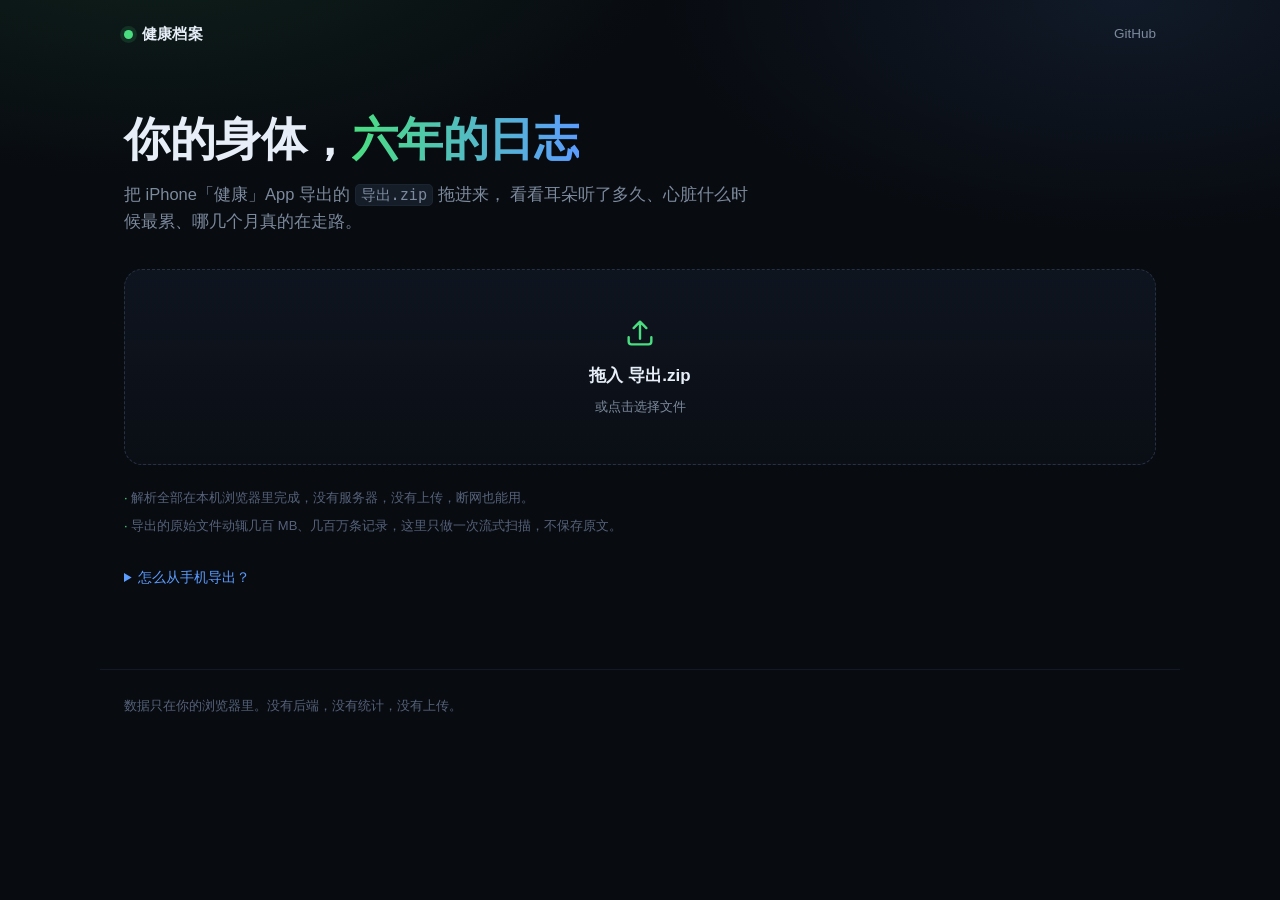
==== index.html @ 3e0316b4 "feat: 浏览器端 Apple Health 导出包可视化 零依赖纯前端：DecompressionStream 解 ZIP，Worker 里流式扫 200 万行 XML， 手写 SVG 画心率环、" ====
<!doctype html>
<html lang="zh-CN">
<head>
<meta charset="utf-8">
<meta name="viewport" content="width=device-width, initial-scale=1">
<title>健康档案 · Apple Health 可视化</title>
<meta name="description" content="在浏览器本地解析 Apple「健康」App 导出的压缩包，生成耳机、心率、睡眠、活动与设备报告。文件不会上传。">
<meta name="color-scheme" content="dark">
<link rel="stylesheet" href="css/style.css">
</head>
<body>

<header class="top">
  <a class="brand" href="./">
    <span class="dot"></span>
    <span>健康档案</span>
  </a>
  <nav>
    <a href="https://github.com/" target="_blank" rel="noopener" id="gh">GitHub</a>
  </nav>
</header>

<main>

  <section id="landing" class="landing">
    <h1>你的身体，<em>六年的日志</em></h1>
    <p class="lede">
      把 iPhone「健康」App 导出的 <code>导出.zip</code> 拖进来，
      看看耳朵听了多久、心脏什么时候最累、哪几个月真的在走路。
    </p>

    <div id="drop" class="drop" tabindex="0" role="button" aria-label="选择或拖入压缩包">
      <svg viewBox="0 0 24 24" width="34" height="34" aria-hidden="true">
        <path d="M12 16V4m0 0L7.5 8.5M12 4l4.5 4.5M4 15v3a2 2 0 0 0 2 2h12a2 2 0 0 0 2-2v-3"
              fill="none" stroke="currentColor" stroke-width="1.7" stroke-linecap="round" stroke-linejoin="round"/>
      </svg>
      <strong>拖入 导出.zip</strong>
      <span>或点击选择文件</span>
      <input id="file" type="file" accept=".zip,application/zip" hidden>
    </div>

    <ul class="privacy">
      <li>解析全部在本机浏览器里完成，没有服务器，没有上传，断网也能用。</li>
      <li>导出的原始文件动辄几百 MB、几百万条记录，这里只做一次流式扫描，不保存原文。</li>
    </ul>

    <details class="how">
      <summary>怎么从手机导出？</summary>
      <ol>
        <li>打开 iPhone 的「健康」App → 右上角头像。</li>
        <li>滑到最底下 →「导出所有健康数据」。</li>
        <li>等它生成，通过 AirDrop / 微信文件传输 / iCloud 发到电脑。</li>
        <li>把那个 <code>导出.zip</code> 拖到上面。</li>
      </ol>
    </details>
  </section>

  <section id="progress" class="progress" hidden>
    <div class="spinner"></div>
    <p id="pmsg">读取压缩包…</p>
    <div class="bar"><i id="pbar"></i></div>
    <p class="hint" id="phint"></p>
  </section>

  <section id="report" hidden>
    <div class="report-head">
      <div>
        <h2 id="rtitle">报告</h2>
        <p id="rsub" class="muted"></p>
      </div>
      <button id="again" class="ghost" type="button">换一个文件</button>
    </div>
    <nav class="tabs" id="tabs" role="tablist"></nav>
    <div id="view" class="view"></div>
  </section>

  <section id="error" class="error" hidden>
    <h2>解析失败</h2>
    <p id="emsg"></p>
    <button id="retry" class="ghost" type="button">再试一次</button>
  </section>

</main>

<footer>
  <span>数据只在你的浏览器里。没有后端，没有统计，没有上传。</span>
</footer>

<script type="module" src="js/app.js"></script>
</body>
</html>
---- css/style.css ----
:root {
  --bg: #080b10;
  --card: #0e131b;
  --card2: #121926;
  --line: #1b2431;
  --text: #e7eef8;
  --muted: #7c8a9d;
  --dim: #55627a;
  --green: #4ade80;
  --blue: #5b9cff;
  --amber: #fbbf24;
  --red: #ff6b6b;
  --violet: #a78bfa;
  --cyan: #22d3ee;
}

* { box-sizing: border-box; }

html, body {
  margin: 0;
  background: var(--bg);
  color: var(--text);
  font: 15px/1.65 -apple-system, BlinkMacSystemFont, "Segoe UI", "PingFang SC",
        "Hiragino Sans GB", "Microsoft YaHei", sans-serif;
  -webkit-font-smoothing: antialiased;
}

body {
  background-image:
    radial-gradient(900px 420px at 12% -8%, rgba(74, 222, 128, .10), transparent 60%),
    radial-gradient(760px 380px at 88% 0%, rgba(91, 156, 255, .10), transparent 62%);
  background-repeat: no-repeat;
  min-height: 100vh;
}

a { color: var(--blue); text-decoration: none; }
a:hover { text-decoration: underline; }
code {
  font-family: ui-monospace, SFMono-Regular, Menlo, Consolas, monospace;
  font-size: .92em;
  background: #151d29;
  border: 1px solid var(--line);
  border-radius: 5px;
  padding: 1px 5px;
}

/* ---------- 顶栏 ---------- */
.top {
  display: flex;
  align-items: center;
  justify-content: space-between;
  max-width: 1080px;
  margin: 0 auto;
  padding: 22px 24px 0;
}
.brand {
  display: inline-flex;
  align-items: center;
  gap: 9px;
  color: var(--text);
  font-weight: 700;
  letter-spacing: .2px;
}
.brand:hover { text-decoration: none; }
.brand .dot {
  width: 9px; height: 9px; border-radius: 50%;
  background: var(--green);
  box-shadow: 0 0 0 4px rgba(74, 222, 128, .13);
}
.top nav { font-size: 13.5px; }
.top nav a { color: var(--muted); }
.top nav a:hover { color: var(--text); }

main {
  max-width: 1080px;
  margin: 0 auto;
  padding: 0 24px 80px;
}

/* ---------- 落地页 ---------- */
.landing { padding-top: 64px; }
.landing h1 {
  font-size: clamp(30px, 5.4vw, 46px);
  line-height: 1.22;
  letter-spacing: -.5px;
  margin: 0 0 14px;
  font-weight: 800;
}
.landing h1 em {
  font-style: normal;
  background: linear-gradient(92deg, var(--green), var(--blue));
  -webkit-background-clip: text;
  background-clip: text;
  color: transparent;
}
.lede {
  color: var(--muted);
  font-size: 16.5px;
  max-width: 640px;
  margin: 0 0 34px;
}

.drop {
  display: flex;
  flex-direction: column;
  align-items: center;
  gap: 6px;
  padding: 46px 20px;
  border: 1.5px dashed #263243;
  border-radius: 18px;
  background: linear-gradient(180deg, rgba(18, 25, 38, .7), rgba(14, 19, 27, .5));
  cursor: pointer;
  transition: border-color .18s, background .18s, transform .18s;
  color: var(--muted);
}
.drop:hover, .drop:focus-visible, .drop.over {
  border-color: var(--green);
  background: rgba(74, 222, 128, .055);
  outline: none;
  transform: translateY(-1px);
}
.drop strong { font-size: 17px; color: var(--text); font-weight: 650; }
.drop span { font-size: 13px; }
.drop svg { color: var(--green); margin-bottom: 6px; }

.privacy {
  list-style: none;
  padding: 0;
  margin: 22px 0 0;
  display: grid;
  gap: 7px;
  font-size: 13px;
  color: var(--dim);
}
.privacy li::before { content: "· "; color: var(--green); }

.how {
  margin-top: 30px;
  font-size: 13.5px;
  color: var(--muted);
}
.how summary { cursor: pointer; color: var(--blue); }
.how ol { margin: 10px 0 0; padding-left: 20px; line-height: 1.9; }

/* ---------- 进度 ---------- */
.progress {
  padding: 84px 0;
  text-align: center;
}
.progress p { margin: 12px 0 0; color: var(--muted); }
.spinner {
  width: 34px; height: 34px;
  margin: 0 auto;
  border: 2.5px solid #1d2737;
  border-top-color: var(--green);
  border-radius: 50%;
  animation: spin .85s linear infinite;
}
@keyframes spin { to { transform: rotate(360deg); } }
.bar {
  height: 5px;
  width: min(420px, 78%);
  margin: 18px auto 0;
  background: #141c28;
  border-radius: 99px;
  overflow: hidden;
}
.bar i {
  display: block;
  height: 100%;
  width: 0;
  background: linear-gradient(90deg, var(--green), var(--cyan));
  border-radius: 99px;
  transition: width .25s ease;
}
.hint { font-size: 12.5px; color: var(--dim); }

/* ---------- 报告 ---------- */
.report-head {
  display: flex;
  align-items: flex-end;
  justify-content: space-between;
  gap: 16px;
  padding: 40px 0 18px;
  flex-wrap: wrap;
}
.report-head h2 { margin: 0; font-size: 25px; letter-spacing: -.2px; }
.muted { color: var(--muted); margin: 5px 0 0; font-size: 13.5px; }

.ghost {
  background: #121a26;
  color: var(--text);
  border: 1px solid var(--line);
  border-radius: 9px;
  padding: 8px 14px;
  font-size: 13.5px;
  cursor: pointer;
  font-family: inherit;
}
.ghost:hover { border-color: #2d3b50; background: #16202e; }

.tabs {
  display: flex;
  gap: 4px;
  overflow-x: auto;
  border-bottom: 1px solid var(--line);
  padding-bottom: 0;
  margin-bottom: 24px;
  scrollbar-width: none;
}
.tabs::-webkit-scrollbar { display: none; }
.tabs button {
  background: none;
  border: 0;
  border-bottom: 2px solid transparent;
  color: var(--muted);
  font: inherit;
  font-size: 14px;
  padding: 10px 13px 11px;
  cursor: pointer;
  white-space: nowrap;
}
.tabs button:hover { color: var(--text); }
.tabs button[aria-selected="true"] {
  color: var(--text);
  border-bottom-color: var(--green);
  font-weight: 600;
}

/* ---------- 卡片 ---------- */
.grid {
  display: grid;
  gap: 14px;
  grid-template-columns: repeat(auto-fit, minmax(152px, 1fr));
  margin-bottom: 22px;
}
.stat {
  background: var(--card);
  border: 1px solid var(--line);
  border-radius: 13px;
  padding: 15px 17px;
}
.stat b {
  display: block;
  font-size: 23px;
  white-space: nowrap;
  font-weight: 750;
  letter-spacing: -.6px;
  line-height: 1.25;
  font-variant-numeric: tabular-nums;
}
.stat span { font-size: 12.5px; color: var(--muted); }
.stat small { display: block; margin-top: 4px; font-size: 11.5px; color: var(--dim); }

.card {
  background: var(--card);
  border: 1px solid var(--line);
  border-radius: 15px;
  padding: 20px 22px 18px;
  margin-bottom: 16px;
}
.card h3 {
  margin: 0 0 3px;
  font-size: 15.5px;
  font-weight: 650;
  display: flex;
  align-items: baseline;
  gap: 9px;
  flex-wrap: wrap;
}
.card h3 span {
  font-size: 12px;
  color: var(--dim);
  font-weight: 400;
}
.card .note {
  margin: 10px 0 0;
  font-size: 13px;
  color: var(--muted);
  line-height: 1.75;
}
.card svg { display: block; width: 100%; height: auto; max-height: 420px; }
.card .cal-row svg { width: auto; max-height: none; }
.card .chart { margin-top: 12px; }

.cal-years { display: grid; gap: 7px; margin-top: 12px; }
.cal-row { display: flex; align-items: center; gap: 10px; }
.cal-row svg { width: auto; max-width: 100%; height: auto; flex: 0 0 auto; }
.card .cal-y {
  width: 34px;
  flex: 0 0 34px;
  font-size: 11px;
  color: var(--dim);
  font-variant-numeric: tabular-nums;
}

.legend {
  display: flex;
  flex-wrap: wrap;
  gap: 7px 16px;
  margin-top: 11px;
  font-size: 12.5px;
  color: var(--muted);
}
.legend i {
  display: inline-block;
  width: 9px; height: 9px;
  border-radius: 2.5px;
  margin-right: 6px;
  vertical-align: -1px;
}

.two-col {
  display: grid;
  grid-template-columns: 1fr 1fr;
  gap: 16px;
}
@media (max-width: 780px) {
  .two-col { grid-template-columns: 1fr; }
  .landing { padding-top: 40px; }
}

table.data {
  width: 100%;
  border-collapse: collapse;
  font-size: 13px;
  margin-top: 12px;
}
table.data th, table.data td {
  text-align: left;
  padding: 8px 10px;
  border-bottom: 1px solid var(--line);
}
table.data th { color: var(--dim); font-weight: 500; font-size: 12px; }
table.data td { font-variant-numeric: tabular-nums; }
table.data tr:last-child td { border-bottom: 0; }
table.data td.num { text-align: right; }
table.data th.num { text-align: right; }

.error { padding: 70px 0; }
.error h2 { color: var(--red); margin: 0 0 10px; font-size: 22px; }
.error p { color: var(--muted); white-space: pre-wrap; }

footer {
  max-width: 1080px;
  margin: 0 auto;
  padding: 26px 24px 60px;
  color: var(--dim);
  font-size: 12.5px;
  border-top: 1px solid #131a25;
}
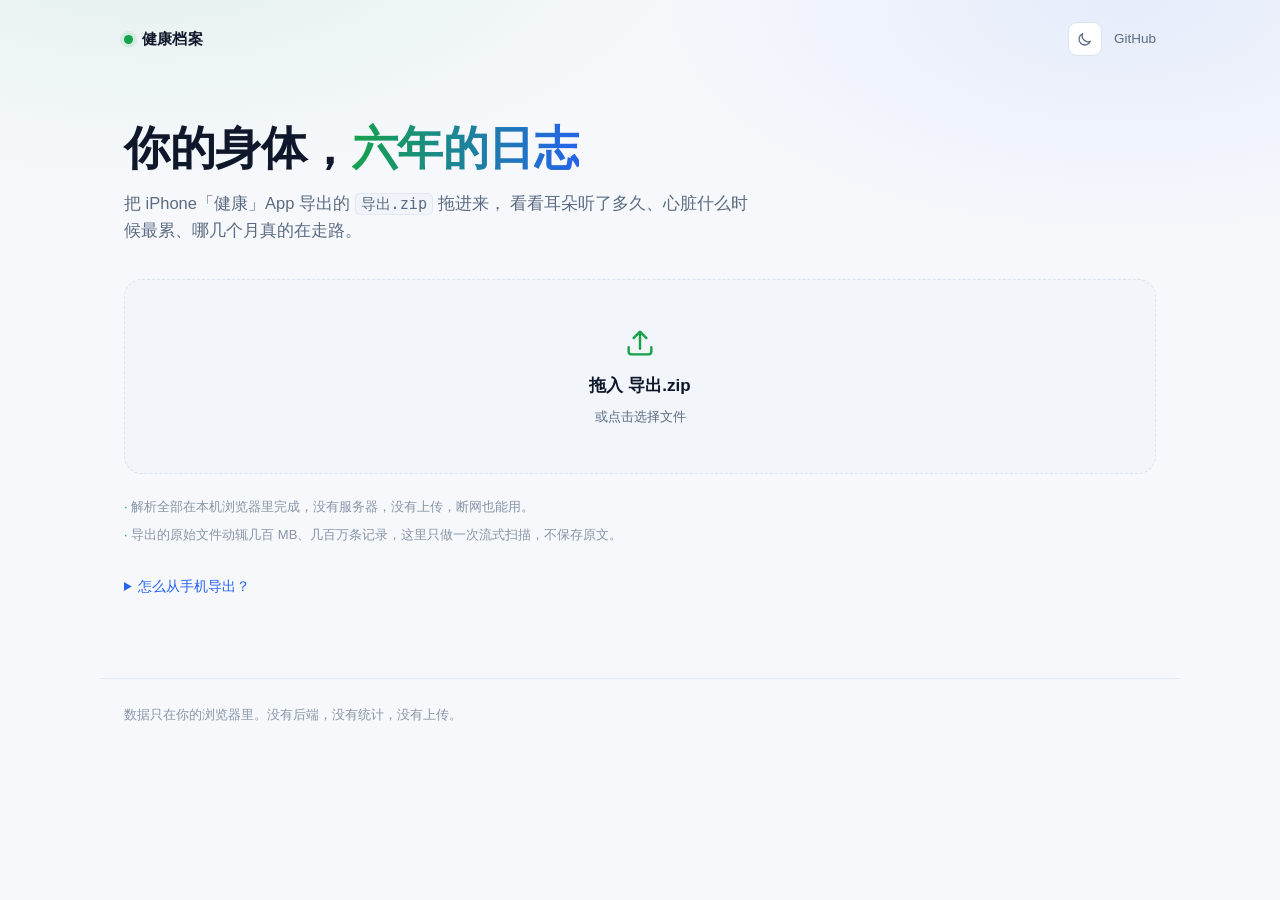
==== commit 28fa2685: "feat: 浅色为默认，右上角深浅切换，从点击处圆形展开 - css: 两套主题同一批变量（:root / [data-theme=dark]），图表中性色与色块也提成变量；卡片加浅阴影 - js/c" ====
--- a/index.html
+++ b/index.html
@@ -5,7 +5,7 @@
 <meta name="viewport" content="width=device-width, initial-scale=1">
 <title>健康档案 · Apple Health 可视化</title>
 <meta name="description" content="在浏览器本地解析 Apple「健康」App 导出的压缩包，生成耳机、心率、睡眠、活动与设备报告。文件不会上传。">
-<meta name="color-scheme" content="dark">
+<meta name="color-scheme" content="light dark">
 <link rel="stylesheet" href="css/style.css">
 </head>
 <body>
@@ -16,7 +16,11 @@
     <span>健康档案</span>
   </a>
   <nav>
-    <a href="https://github.com/" target="_blank" rel="noopener" id="gh">GitHub</a>
+    <button class="theme-toggle" id="theme" type="button" aria-label="切换深浅色">
+      <svg class="i-moon" viewBox="0 0 24 24" aria-hidden="true"><path d="M20.4 14.6A8.4 8.4 0 0 1 9.4 3.6a8.4 8.4 0 1 0 11 11Z"/></svg>
+      <svg class="i-sun" viewBox="0 0 24 24" aria-hidden="true"><circle cx="12" cy="12" r="4.2"/><path d="M12 2.6v2.2M12 19.2v2.2M4.4 12H2.2M21.8 12h-2.2M6.6 6.6 5 5M19 19l-1.6-1.6M6.6 17.4 5 19M19 5l-1.6 1.6"/></svg>
+    </button>
+    <a href="https://github.com/tf-pogo/apple-health-web" target="_blank" rel="noopener" id="gh">GitHub</a>
   </nav>
 </header>
 
--- a/css/style.css
+++ b/css/style.css
@@ -1,4 +1,43 @@
+/* 浅色是默认。深色那套是同一批变量名换值，图表里的颜色都走 var()，所以切换时不用重绘。 */
 :root {
+  color-scheme: light;
+  --bg: #f6f8fc;
+  --card: #ffffff;
+  --card2: #f2f5fa;
+  --line: #e3e9f3;
+  --text: #0f172a;
+  --muted: #5a6b81;
+  --dim: #8895a7;
+  --green: #15a34a;
+  --blue: #2563eb;
+  --amber: #d97706;
+  --red: #dc2626;
+  --violet: #7c3aed;
+  --cyan: #0891b2;
+
+  /* 图表用的中性色与色块 */
+  --axis: #e6ecf5;
+  --axis-text: #8a97a9;
+  --strong: #0f172a;
+  --row-bg: #f5f8fd;
+  --row-text: #1e293b;
+  --row-sub: #7b8798;
+  --value-text: #64748b;
+  --empty: #eef2f8;
+  --tile: #15a34a;
+
+  --glow-1: rgba(21, 163, 74, .09);
+  --glow-2: rgba(37, 99, 235, .08);
+  --code-bg: #f1f5fb;
+  --btn-bg: #ffffff;
+  --btn-line: #dbe3ef;
+  --btn-hover: #eef3fb;
+  --on-accent: #ffffff;
+  --shadow: 0 1px 2px rgba(15, 23, 42, .04), 0 6px 20px rgba(15, 23, 42, .05);
+}
+
+[data-theme="dark"] {
+  color-scheme: dark;
   --bg: #080b10;
   --card: #0e131b;
   --card2: #121926;
@@ -12,6 +51,25 @@
   --red: #ff6b6b;
   --violet: #a78bfa;
   --cyan: #22d3ee;
+
+  --axis: #1e2532;
+  --axis-text: #7b8798;
+  --strong: #e8edf6;
+  --row-bg: #0e121a;
+  --row-text: #c9d5e6;
+  --row-sub: #5c6b80;
+  --value-text: #8996a8;
+  --empty: #151b25;
+  --tile: #4ade80;
+
+  --glow-1: rgba(74, 222, 128, .10);
+  --glow-2: rgba(91, 156, 255, .10);
+  --code-bg: #151d29;
+  --btn-bg: #151a21;
+  --btn-line: #232a35;
+  --btn-hover: #16202e;
+  --on-accent: #07130c;
+  --shadow: none;
 }
 
 * { box-sizing: border-box; }
@@ -27,8 +85,8 @@
 
 body {
   background-image:
-    radial-gradient(900px 420px at 12% -8%, rgba(74, 222, 128, .10), transparent 60%),
-    radial-gradient(760px 380px at 88% 0%, rgba(91, 156, 255, .10), transparent 62%);
+    radial-gradient(900px 420px at 12% -8%, var(--glow-1), transparent 60%),
+    radial-gradient(760px 380px at 88% 0%, var(--glow-2), transparent 62%);
   background-repeat: no-repeat;
   min-height: 100vh;
 }
@@ -38,7 +96,7 @@
 code {
   font-family: ui-monospace, SFMono-Regular, Menlo, Consolas, monospace;
   font-size: .92em;
-  background: #151d29;
+  background: var(--code-bg);
   border: 1px solid var(--line);
   border-radius: 5px;
   padding: 1px 5px;
@@ -65,9 +123,9 @@
 .brand .dot {
   width: 9px; height: 9px; border-radius: 50%;
   background: var(--green);
-  box-shadow: 0 0 0 4px rgba(74, 222, 128, .13);
-}
-.top nav { font-size: 13.5px; }
+  box-shadow: 0 0 0 4px var(--glow-1);
+}
+.top nav { display: flex; align-items: center; gap: 12px; font-size: 13.5px; }
 .top nav a { color: var(--muted); }
 .top nav a:hover { color: var(--text); }
 
@@ -76,6 +134,38 @@
   margin: 0 auto;
   padding: 0 24px 80px;
 }
+
+/* ---------- 深浅色切换 ---------- */
+.theme-toggle {
+  display: grid;
+  place-items: center;
+  width: 34px; height: 34px;
+  padding: 0;
+  border: 1px solid var(--btn-line);
+  border-radius: 9px;
+  background: var(--btn-bg);
+  color: var(--muted);
+  cursor: pointer;
+  transition: color .15s, background .15s, border-color .15s;
+}
+.theme-toggle:hover { color: var(--text); background: var(--btn-hover); border-color: var(--dim); }
+.theme-toggle:focus-visible { outline: none; box-shadow: 0 0 0 3px var(--glow-1); }
+.theme-toggle svg {
+  width: 17px; height: 17px;
+  fill: none; stroke: currentColor;
+  stroke-width: 1.8; stroke-linecap: round; stroke-linejoin: round;
+}
+.theme-toggle .i-sun { display: none; }
+[data-theme="dark"] .theme-toggle .i-moon { display: none; }
+[data-theme="dark"] .theme-toggle .i-sun { display: block; }
+.theme-toggle.mini { width: 23px; height: 23px; border-radius: 6px; border-color: var(--dim); color: var(--text); }
+.theme-toggle.mini svg { width: 13px; height: 13px; }
+
+/* 圆形扩散：新旧两张快照叠着，新的那张从点击处张开 */
+::view-transition-old(root),
+::view-transition-new(root) { animation: none; mix-blend-mode: normal; }
+::view-transition-old(root) { z-index: 1; }
+::view-transition-new(root) { z-index: 2; }
 
 /* ---------- 落地页 ---------- */
 .landing { padding-top: 64px; }
@@ -106,16 +196,16 @@
   align-items: center;
   gap: 6px;
   padding: 46px 20px;
-  border: 1.5px dashed #263243;
+  border: 1.5px dashed var(--btn-line);
   border-radius: 18px;
-  background: linear-gradient(180deg, rgba(18, 25, 38, .7), rgba(14, 19, 27, .5));
+  background: var(--card2);
   cursor: pointer;
   transition: border-color .18s, background .18s, transform .18s;
   color: var(--muted);
 }
 .drop:hover, .drop:focus-visible, .drop.over {
   border-color: var(--green);
-  background: rgba(74, 222, 128, .055);
+  background: var(--glow-1);
   outline: none;
   transform: translateY(-1px);
 }
@@ -151,7 +241,7 @@
 .spinner {
   width: 34px; height: 34px;
   margin: 0 auto;
-  border: 2.5px solid #1d2737;
+  border: 2.5px solid var(--line);
   border-top-color: var(--green);
   border-radius: 50%;
   animation: spin .85s linear infinite;
@@ -161,7 +251,7 @@
   height: 5px;
   width: min(420px, 78%);
   margin: 18px auto 0;
-  background: #141c28;
+  background: var(--code-bg);
   border-radius: 99px;
   overflow: hidden;
 }
@@ -188,7 +278,7 @@
 .muted { color: var(--muted); margin: 5px 0 0; font-size: 13.5px; }
 
 .ghost {
-  background: #121a26;
+  background: var(--btn-bg);
   color: var(--text);
   border: 1px solid var(--line);
   border-radius: 9px;
@@ -197,7 +287,7 @@
   cursor: pointer;
   font-family: inherit;
 }
-.ghost:hover { border-color: #2d3b50; background: #16202e; }
+.ghost:hover { border-color: var(--dim); background: var(--btn-hover); }
 
 .tabs {
   display: flex;
@@ -227,6 +317,50 @@
   font-weight: 600;
 }
 
+/* ---------- 时间范围 ---------- */
+.range {
+  display: flex;
+  align-items: center;
+  gap: 14px;
+  flex-wrap: wrap;
+  padding: 10px 14px;
+  margin-bottom: 14px;
+  background: var(--card);
+  border: 1px solid var(--line);
+  border-radius: 10px;
+}
+.range-presets { display: flex; gap: 4px; }
+.range-presets button {
+  font: inherit;
+  font-size: 13px;
+  padding: 5px 12px;
+  border-radius: 7px;
+  border: 1px solid var(--line);
+  background: var(--card2);
+  color: var(--muted);
+  cursor: pointer;
+}
+.range-presets button:hover { color: var(--text); border-color: var(--dim); }
+.range-presets button[aria-pressed="true"] {
+  color: var(--on-accent);
+  background: var(--green);
+  border-color: var(--green);
+  font-weight: 600;
+}
+.range-dates { display: flex; align-items: center; gap: 7px; color: var(--dim); font-size: 13px; }
+.range-dates input {
+  font: inherit;
+  font-size: 13px;
+  color: var(--text);
+  background: var(--card2);
+  border: 1px solid var(--line);
+  border-radius: 7px;
+  padding: 4px 8px;
+  color-scheme: dark;
+}
+.range-dates input::-webkit-calendar-picker-indicator { filter: invert(.6); cursor: pointer; }
+.range-hint { margin-left: auto; font-size: 12px; color: var(--dim); }
+
 /* ---------- 卡片 ---------- */
 .grid {
   display: grid;
@@ -234,6 +368,15 @@
   grid-template-columns: repeat(auto-fit, minmax(152px, 1fr));
   margin-bottom: 22px;
 }
+/* 概览的六个大数：宽屏正好一行六张，窄屏自动退成三张、两张 */
+.grid.six { grid-template-columns: repeat(auto-fit, minmax(148px, 1fr)); }
+.summary-line {
+  margin: -6px 0 24px;
+  font-size: 13px;
+  line-height: 1.9;
+  color: var(--muted);
+}
+.summary-line b { color: var(--text); font-weight: 600; }
 .stat {
   background: var(--card);
   border: 1px solid var(--line);
@@ -258,7 +401,9 @@
   border-radius: 15px;
   padding: 20px 22px 18px;
   margin-bottom: 16px;
-}
+  box-shadow: var(--shadow);
+}
+.stat { box-shadow: var(--shadow); }
 .card h3 {
   margin: 0 0 3px;
   font-size: 15.5px;
@@ -347,5 +492,5 @@
   padding: 26px 24px 60px;
   color: var(--dim);
   font-size: 12.5px;
-  border-top: 1px solid #131a25;
-}
+  border-top: 1px solid var(--line);
+}
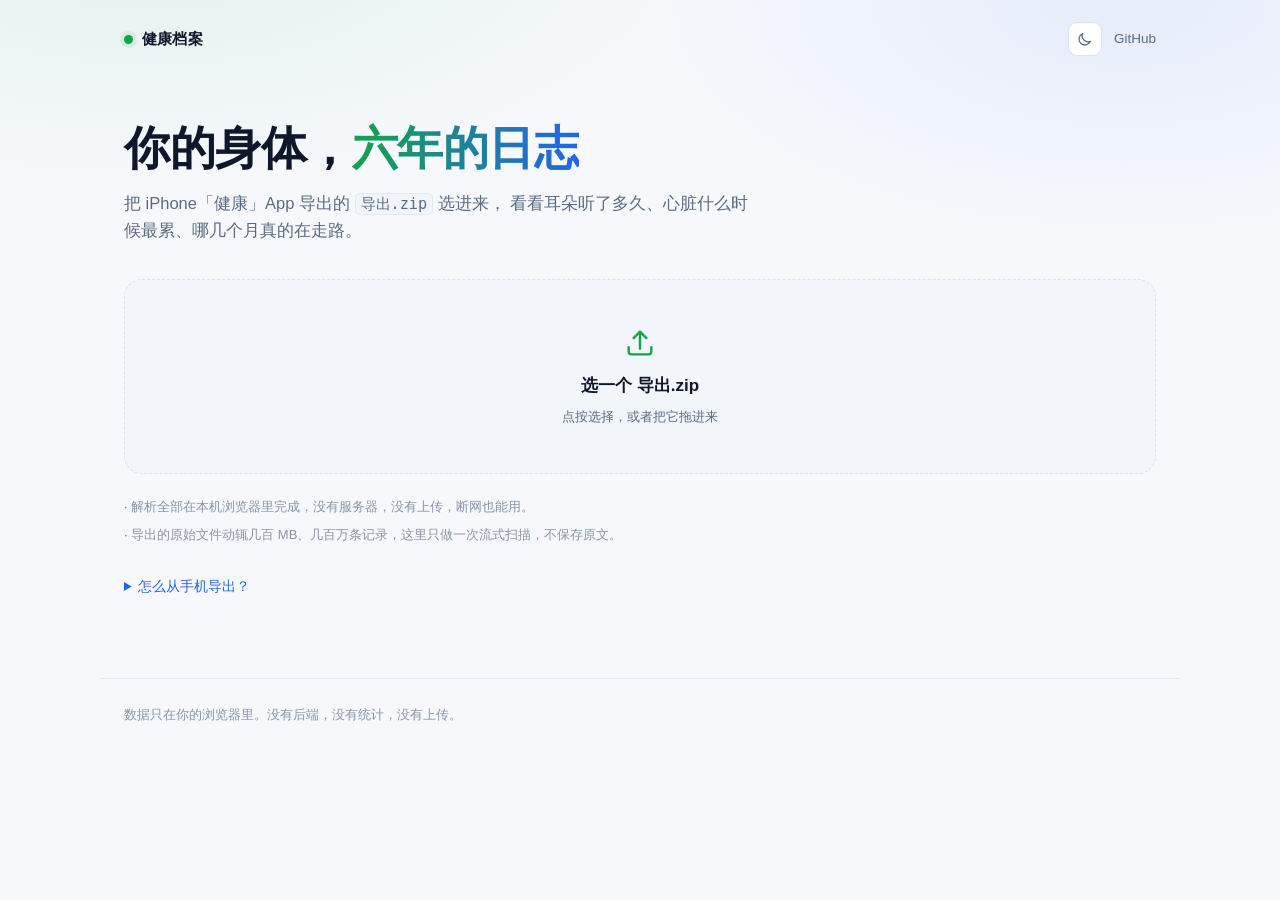
==== commit e833f27d: "feat: iPhone/Safari 优先的窄屏排版 - 横条图改 HTML，字号不随 SVG 缩放；窄屏重排成 名字+数值 / 整宽条 / 说明 三行 - 睡眠带、直方图、折线、柱状图窄屏改用 3" ====
--- a/index.html
+++ b/index.html
@@ -2,7 +2,7 @@
 <html lang="zh-CN">
 <head>
 <meta charset="utf-8">
-<meta name="viewport" content="width=device-width, initial-scale=1">
+<meta name="viewport" content="width=device-width, initial-scale=1, viewport-fit=cover">
 <title>健康档案 · Apple Health 可视化</title>
 <meta name="description" content="在浏览器本地解析 Apple「健康」App 导出的压缩包，生成耳机、心率、睡眠、活动与设备报告。文件不会上传。">
 <meta name="color-scheme" content="light dark">
@@ -29,7 +29,7 @@
   <section id="landing" class="landing">
     <h1>你的身体，<em>六年的日志</em></h1>
     <p class="lede">
-      把 iPhone「健康」App 导出的 <code>导出.zip</code> 拖进来，
+      把 iPhone「健康」App 导出的 <code>导出.zip</code> 选进来，
       看看耳朵听了多久、心脏什么时候最累、哪几个月真的在走路。
     </p>
 
@@ -38,8 +38,8 @@
         <path d="M12 16V4m0 0L7.5 8.5M12 4l4.5 4.5M4 15v3a2 2 0 0 0 2 2h12a2 2 0 0 0 2-2v-3"
               fill="none" stroke="currentColor" stroke-width="1.7" stroke-linecap="round" stroke-linejoin="round"/>
       </svg>
-      <strong>拖入 导出.zip</strong>
-      <span>或点击选择文件</span>
+      <strong>选一个 导出.zip</strong>
+      <span>点按选择，或者把它拖进来</span>
       <input id="file" type="file" accept=".zip,application/zip" hidden>
     </div>
 
@@ -54,7 +54,7 @@
         <li>打开 iPhone 的「健康」App → 右上角头像。</li>
         <li>滑到最底下 →「导出所有健康数据」。</li>
         <li>等它生成，通过 AirDrop / 微信文件传输 / iCloud 发到电脑。</li>
-        <li>把那个 <code>导出.zip</code> 拖到上面。</li>
+        <li>回到这一页，点上面的方块选那个 <code>导出.zip</code>（存在「文件」App 里就行）。</li>
       </ol>
     </details>
   </section>
--- a/css/style.css
+++ b/css/style.css
@@ -81,6 +81,8 @@
   font: 15px/1.65 -apple-system, BlinkMacSystemFont, "Segoe UI", "PingFang SC",
         "Hiragino Sans GB", "Microsoft YaHei", sans-serif;
   -webkit-font-smoothing: antialiased;
+  /* 横过来看的时候别让 Safari 自己放大字 */
+  -webkit-text-size-adjust: 100%;
 }
 
 body {
@@ -89,6 +91,9 @@
     radial-gradient(760px 380px at 88% 0%, var(--glow-2), transparent 62%);
   background-repeat: no-repeat;
   min-height: 100vh;
+  min-height: 100dvh;
+  /* 刘海屏底部横条下面别贴死内容 */
+  padding-bottom: env(safe-area-inset-bottom, 0px);
 }
 
 a { color: var(--blue); text-decoration: none; }
@@ -428,9 +433,10 @@
 .card .cal-row svg { width: auto; max-height: none; }
 .card .chart { margin-top: 12px; }
 
-.cal-years { display: grid; gap: 7px; margin-top: 12px; }
-.cal-row { display: flex; align-items: center; gap: 10px; }
-.cal-row svg { width: auto; max-width: 100%; height: auto; flex: 0 0 auto; }
+/* 一年 53 列，宽度是内容宽（约 780px），窄屏靠横滑，绝不压缩格子 */
+.cal-years { display: grid; gap: 7px; margin-top: 12px; overflow-x: auto; -webkit-overflow-scrolling: touch; }
+.cal-row { display: flex; align-items: center; gap: 10px; width: max-content; }
+.cal-row svg { width: auto; max-width: none; height: auto; flex: 0 0 auto; }
 .card .cal-y {
   width: 34px;
   flex: 0 0 34px;
@@ -460,9 +466,124 @@
   grid-template-columns: 1fr 1fr;
   gap: 16px;
 }
+
+/* ---------- 横条（HTML 版，字号不随图缩放） ---------- */
+.hbars { display: grid; gap: 2px; margin-top: 10px; }
+.hrow {
+  display: grid;
+  grid-template-columns: minmax(0, var(--lab, 150px)) minmax(0, 1fr) auto;
+  grid-template-areas: "name bar val" "sub bar val";
+  align-items: center;
+  column-gap: 10px;
+  padding: 6px 2px;
+}
+.hname {
+  grid-area: name; min-width: 0;
+  font-weight: 500; font-size: 13px; color: var(--text); line-height: 1.4;
+  overflow: hidden; text-overflow: ellipsis; white-space: nowrap;
+}
+.hsub {
+  grid-area: sub; min-width: 0;
+  font-size: 11px; color: var(--dim); line-height: 1.4;
+  overflow: hidden; text-overflow: ellipsis; white-space: nowrap;
+}
+.hbar { grid-area: bar; height: 8px; border-radius: 5px; background: var(--row-bg); overflow: hidden; }
+.hbar i { display: block; height: 100%; border-radius: 5px; }
+.hval {
+  grid-area: val; font-size: 12px; color: var(--muted); white-space: nowrap;
+  font-variant-numeric: tabular-nums; text-align: right;
+}
+
+/* 表格在窄屏上自己滚，不撑破页面 */
+.table-wrap { overflow-x: auto; -webkit-overflow-scrolling: touch; }
+.table-wrap table.data { min-width: 460px; }
+
+/* ---------- iPhone / 窄屏 ---------- */
 @media (max-width: 780px) {
   .two-col { grid-template-columns: 1fr; }
-  .landing { padding-top: 40px; }
+  .landing { padding-top: 34px; }
+}
+@media (max-width: 720px) {
+  .top { padding: 14px 14px 0; }
+  main { padding: 0 14px 56px; }
+  footer { padding: 22px 14px 40px; }
+
+  .landing h1 { font-size: 30px; }
+  .lede { font-size: 14px; }
+  .drop { padding: 34px 16px; }
+
+  .report-head { padding: 26px 0 14px; }
+  .report-head h2 { font-size: 20px; line-height: 1.4; }
+  .report-head .muted { font-size: 12px; }
+
+  /* tab 条横向滑，手指才好点 */
+  .tabs {
+    overflow-x: auto;
+    flex-wrap: nowrap;
+    scrollbar-width: none;
+    -webkit-overflow-scrolling: touch;
+    scroll-snap-type: x proximity;
+    gap: 2px;
+  }
+  .tabs button {
+    flex: 0 0 auto;
+    scroll-snap-align: start;
+    padding: 12px 12px 13px;
+    font-size: 14px;
+  }
+
+  /* 范围条：预设一行滑，日期一行 */
+  .range { padding: 8px 10px; gap: 8px; }
+  .range-presets { gap: 6px; }
+  .range-presets button {
+    padding: 8px 12px;
+    font-size: 13px;
+    min-height: 38px;
+  }
+  .range-dates { width: 100%; }
+  .range-dates input {
+    flex: 1 1 0;
+    min-width: 0;
+    font-size: 16px;   /* 小于 16px 的话 iOS 聚焦时会自动放大整页 */
+    padding: 8px 10px;
+  }
+  .range-hint { margin-left: 0; }
+
+  .grid { gap: 10px; }
+  .grid.six { grid-template-columns: repeat(2, minmax(0, 1fr)); }
+  .stat { padding: 13px 14px; }
+  .stat b { font-size: 19px; }
+  .stat span { font-size: 12px; }
+  .stat small { font-size: 11px; line-height: 1.45; }
+  .summary-line { font-size: 12.5px; line-height: 1.85; }
+
+  .card { padding: 15px 14px 13px; border-radius: 13px; }
+  .card h3 { font-size: 14.5px; flex-wrap: wrap; }
+  .card h3 span { font-size: 11.5px; }
+  .card .note { font-size: 11.5px; line-height: 1.7; }
+
+  /* 名字和数值一行、条形整宽、副标题垫底 —— 手机上副标题放不进 96px 窄列 */
+  .hbars { --lab: 0px !important; }
+  .hrow {
+    grid-template-columns: minmax(0, 1fr) auto;
+    grid-template-areas: "name val" "bar bar" "sub sub";
+    row-gap: 5px; column-gap: 8px; padding: 8px 0;
+  }
+  .hname { font-size: 12.5px; }
+  .hsub { white-space: normal; font-size: 11px; }
+  .hval { font-size: 12px; font-weight: 600; color: var(--text); }
+
+  /* 年历按年铺，一年 53 列，手机上必须横滑 */
+  .cal-years { overflow-x: auto; -webkit-overflow-scrolling: touch; padding-bottom: 6px; }
+  .cal-row { width: max-content; }
+
+  .legend { font-size: 12px; }
+
+  /* 5 张数卡时最后一张独占两格，别留半行空白 */
+  .grid.six > .stat:last-child:nth-child(odd) { grid-column: span 2; }
+
+  /* 环形图在手机上缩到一屏放得下 */
+  #c-donut svg { max-width: 250px; margin: 0 auto; }
 }
 
 table.data {
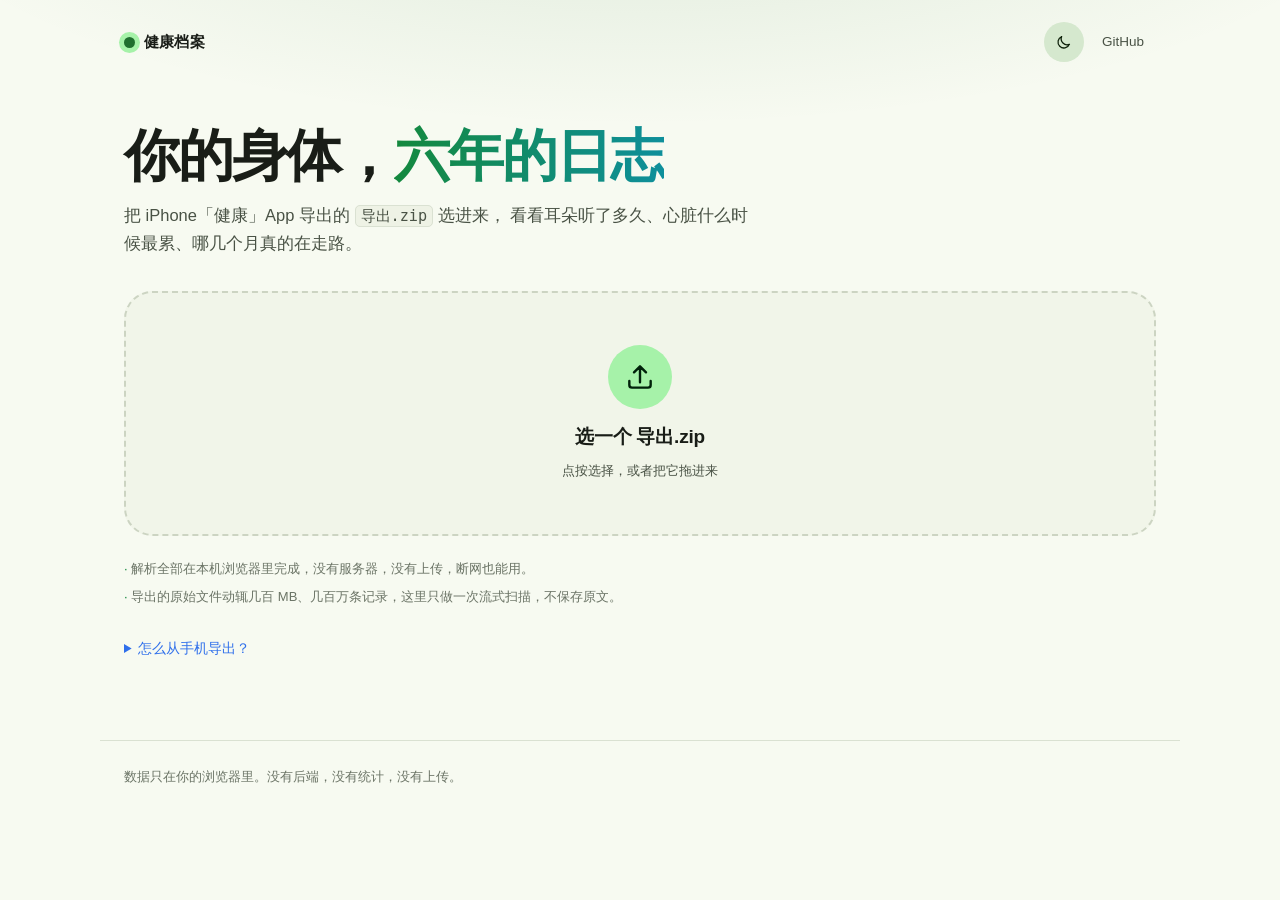
==== commit d822830b: "feat: Material 3 Expressive 视觉 + 概览人格卡 + 心脏页模板 - 全部换 M3E token：surface 五级、28px 大圆角、filter chip 式 tab" ====
--- a/index.html
+++ b/index.html
@@ -34,10 +34,12 @@
     </p>
 
     <div id="drop" class="drop" tabindex="0" role="button" aria-label="选择或拖入压缩包">
-      <svg viewBox="0 0 24 24" width="34" height="34" aria-hidden="true">
-        <path d="M12 16V4m0 0L7.5 8.5M12 4l4.5 4.5M4 15v3a2 2 0 0 0 2 2h12a2 2 0 0 0 2-2v-3"
-              fill="none" stroke="currentColor" stroke-width="1.7" stroke-linecap="round" stroke-linejoin="round"/>
-      </svg>
+      <span class="drop-icon">
+        <svg viewBox="0 0 24 24" width="32" height="32" aria-hidden="true">
+          <path d="M12 16V4m0 0L7.5 8.5M12 4l4.5 4.5M4 15v3a2 2 0 0 0 2 2h12a2 2 0 0 0 2-2v-3"
+                fill="none" stroke="currentColor" stroke-width="1.8" stroke-linecap="round" stroke-linejoin="round"/>
+        </svg>
+      </span>
       <strong>选一个 导出.zip</strong>
       <span>点按选择，或者把它拖进来</span>
       <input id="file" type="file" accept=".zip,application/zip" hidden>
--- a/css/style.css
+++ b/css/style.css
@@ -1,74 +1,127 @@
-/* 浅色是默认。深色那套是同一批变量名换值，图表里的颜色都走 var()，所以切换时不用重绘。 */
+/* Material 3 Expressive：以绿为种子的 tonal palette，表面分五级、圆角放大、按钮与标签全胶囊。
+   浅色是默认。深色那套是同一批变量名换值，图表里的颜色都走 var()，所以切换时不用重绘。 */
 :root {
   color-scheme: light;
-  --bg: #f6f8fc;
-  --card: #ffffff;
-  --card2: #f2f5fa;
-  --line: #e3e9f3;
-  --text: #0f172a;
-  --muted: #5a6b81;
-  --dim: #8895a7;
-  --green: #15a34a;
-  --blue: #2563eb;
-  --amber: #d97706;
-  --red: #dc2626;
-  --violet: #7c3aed;
-  --cyan: #0891b2;
-
-  /* 图表用的中性色与色块 */
-  --axis: #e6ecf5;
-  --axis-text: #8a97a9;
-  --strong: #0f172a;
-  --row-bg: #f5f8fd;
-  --row-text: #1e293b;
-  --row-sub: #7b8798;
-  --value-text: #64748b;
-  --empty: #eef2f8;
-  --tile: #15a34a;
-
-  --glow-1: rgba(21, 163, 74, .09);
-  --glow-2: rgba(37, 99, 235, .08);
-  --code-bg: #f1f5fb;
-  --btn-bg: #ffffff;
-  --btn-line: #dbe3ef;
-  --btn-hover: #eef3fb;
+  /* ---- M3 语义色 ---- */
+  --primary: #1f6f2e;
+  --on-primary: #ffffff;
+  --primary-container: #a6f2a9;
+  --on-primary-container: #00210a;
+  --secondary-container: #d5e8ce;
+  --on-secondary-container: #0d2009;
+  --tertiary: #2f6a78;
+  --on-tertiary: #ffffff;
+  --tertiary-container: #b7eaf5;
+  --on-tertiary-container: #001f26;
+  --error: #ba1a1a;
+
+  /* ---- 表面五级（M3 用色调表达层级，不用阴影） ---- */
+  --surface: #f7faf1;
+  --surface-lowest: #ffffff;
+  --surface-low: #f1f5e9;
+  --surface-mid: #ebefe2;
+  --surface-high: #e5e9db;
+  --surface-highest: #dfe4d5;
+
+  --bg: var(--surface);
+  --card: var(--surface-lowest);
+  --card2: var(--surface-low);
+  --line: #dae1d2;
+  --text: #191d17;
+  --muted: #495245;
+  --dim: #6b7466;
+
+  /* ---- 图表分类色：饱和度留着，否则环图会像褪色印刷 ---- */
+  --green: #14883c;
+  --blue: #2f6feb;
+  --amber: #d78200;
+  --red: #d13438;
+  --violet: #7a4ddb;
+  --cyan: #0e8f9c;
+
+  --axis: #e2e8d8;
+  --axis-text: #79816f;
+  --strong: #191d17;
+  --row-bg: #eef2e5;
+  --row-text: #23281f;
+  --row-sub: #6b7466;
+  --value-text: #57604f;
+  --empty: #e9eddd;
+  --tile: #1f6f2e;
+
+  --glow-1: rgba(31, 111, 46, .12);
+  --glow-2: rgba(47, 106, 120, .10);
+  --code-bg: #eef2e5;
+  --btn-bg: var(--surface-low);
+  --btn-line: #ccd4c2;
+  --btn-hover: var(--surface-high);
   --on-accent: #ffffff;
-  --shadow: 0 1px 2px rgba(15, 23, 42, .04), 0 6px 20px rgba(15, 23, 42, .05);
+  --shadow: none;
+
+  /* ---- 形状与动效 token ---- */
+  --r-xl: 28px;
+  --r-lg: 24px;
+  --r-md: 16px;
+  --r-sm: 12px;
+  --r-full: 999px;
+  --ease-spring: cubic-bezier(.34, 1.56, .64, 1);
+  --ease-std: cubic-bezier(.2, 0, 0, 1);
 }
 
 [data-theme="dark"] {
   color-scheme: dark;
-  --bg: #080b10;
-  --card: #0e131b;
-  --card2: #121926;
-  --line: #1b2431;
-  --text: #e7eef8;
-  --muted: #7c8a9d;
-  --dim: #55627a;
-  --green: #4ade80;
-  --blue: #5b9cff;
-  --amber: #fbbf24;
-  --red: #ff6b6b;
-  --violet: #a78bfa;
-  --cyan: #22d3ee;
-
-  --axis: #1e2532;
-  --axis-text: #7b8798;
-  --strong: #e8edf6;
-  --row-bg: #0e121a;
-  --row-text: #c9d5e6;
-  --row-sub: #5c6b80;
-  --value-text: #8996a8;
-  --empty: #151b25;
-  --tile: #4ade80;
-
-  --glow-1: rgba(74, 222, 128, .10);
-  --glow-2: rgba(91, 156, 255, .10);
-  --code-bg: #151d29;
-  --btn-bg: #151a21;
-  --btn-line: #232a35;
-  --btn-hover: #16202e;
-  --on-accent: #07130c;
+  --primary: #8ad89a;
+  --on-primary: #00390f;
+  --primary-container: #0b4d1c;
+  --on-primary-container: #a6f2a9;
+  --secondary-container: #354b2f;
+  --on-secondary-container: #d5e8ce;
+  --tertiary: #8fd3e0;
+  --on-tertiary: #003640;
+  --tertiary-container: #0d4d57;
+  --on-tertiary-container: #b7eaf5;
+  --error: #ffb4ab;
+
+  /* 深色里「越高越亮」：数卡 lowest 反而最亮，卡片 low 次之，背景最暗 */
+  --surface: #080b07;
+  --surface-lowest: #1a2017;
+  --surface-low: #141912;
+  --surface-mid: #1f2619;
+  --surface-high: #2a3323;
+  --surface-highest: #36402c;
+
+  --bg: var(--surface);
+  --card: var(--surface-low);
+  --card2: var(--surface-mid);
+  --line: #333a2e;
+  --text: #e2e5d9;
+  --muted: #a8b0a0;
+  --dim: #7d8676;
+
+  --green: #8ad89a;
+  --blue: #8fd3e0;
+  --amber: #ffd08a;
+  --red: #ffb4ab;
+  --violet: #cdbdf5;
+  --cyan: #8ed8dc;
+
+  --axis: #2a3026;
+  --axis-text: #8c9484;
+  --strong: #e2e5d9;
+  --row-bg: #1b1f18;
+  --row-text: #cdd3c4;
+  --row-sub: #8c9484;
+  --value-text: #a8b0a0;
+  --empty: #262d21;
+  --tile: #8ad89a;
+
+  --glow-1: rgba(138, 216, 154, .10);
+  --glow-2: rgba(143, 211, 224, .08);
+  --code-bg: #1b1f18;
+  --btn-bg: var(--surface-mid);
+  --btn-line: #3a4234;
+  --btn-hover: var(--surface-high);
+  --on-accent: #00390f;
   --shadow: none;
 }
 
@@ -86,9 +139,9 @@
 }
 
 body {
+  /* Expressive 用大色块而不是光斑：顶部一块 primary-container 的柔光，只做氛围 */
   background-image:
-    radial-gradient(900px 420px at 12% -8%, var(--glow-1), transparent 60%),
-    radial-gradient(760px 380px at 88% 0%, var(--glow-2), transparent 62%);
+    radial-gradient(1100px 380px at 50% -140px, var(--glow-1), transparent 70%);
   background-repeat: no-repeat;
   min-height: 100vh;
   min-height: 100dvh;
@@ -126,13 +179,18 @@
 }
 .brand:hover { text-decoration: none; }
 .brand .dot {
-  width: 9px; height: 9px; border-radius: 50%;
-  background: var(--green);
-  box-shadow: 0 0 0 4px var(--glow-1);
-}
-.top nav { display: flex; align-items: center; gap: 12px; font-size: 13.5px; }
-.top nav a { color: var(--muted); }
-.top nav a:hover { color: var(--text); }
+  width: 11px; height: 11px; border-radius: 50%;
+  background: var(--primary);
+  box-shadow: 0 0 0 5px var(--primary-container);
+}
+.top nav { display: flex; align-items: center; gap: 6px; font-size: 13.5px; }
+.top nav a {
+  color: var(--muted);
+  padding: 6px 12px;
+  border-radius: var(--r-full);
+  transition: background .15s var(--ease-std), color .15s;
+}
+.top nav a:hover { color: var(--on-secondary-container); background: var(--secondary-container); text-decoration: none; }
 
 main {
   max-width: 1080px;
@@ -144,17 +202,17 @@
 .theme-toggle {
   display: grid;
   place-items: center;
-  width: 34px; height: 34px;
+  width: 40px; height: 40px;
   padding: 0;
-  border: 1px solid var(--btn-line);
-  border-radius: 9px;
-  background: var(--btn-bg);
-  color: var(--muted);
+  border: 0;
+  border-radius: var(--r-full);
+  background: var(--secondary-container);
+  color: var(--on-secondary-container);
   cursor: pointer;
   transition: color .15s, background .15s, border-color .15s;
 }
-.theme-toggle:hover { color: var(--text); background: var(--btn-hover); border-color: var(--dim); }
-.theme-toggle:focus-visible { outline: none; box-shadow: 0 0 0 3px var(--glow-1); }
+.theme-toggle:hover { background: var(--surface-highest); }
+.theme-toggle:focus-visible { outline: 3px solid var(--primary); outline-offset: 2px; }
 .theme-toggle svg {
   width: 17px; height: 17px;
   fill: none; stroke: currentColor;
@@ -163,10 +221,19 @@
 .theme-toggle .i-sun { display: none; }
 [data-theme="dark"] .theme-toggle .i-moon { display: none; }
 [data-theme="dark"] .theme-toggle .i-sun { display: block; }
-.theme-toggle.mini { width: 23px; height: 23px; border-radius: 6px; border-color: var(--dim); color: var(--text); }
+.theme-toggle.mini { width: 26px; height: 26px; background: transparent; color: var(--text); }
 .theme-toggle.mini svg { width: 13px; height: 13px; }
 
 /* 圆形扩散：新旧两张快照叠着，新的那张从点击处张开 */
+/* 切换主题的降级层：铺旧底色再从原点收回（Safari 走这条） */
+.theme-wipe {
+  position: fixed;
+  inset: 0;
+  z-index: 9999;
+  pointer-events: none;
+  will-change: clip-path, opacity;
+}
+
 ::view-transition-old(root),
 ::view-transition-new(root) { animation: none; mix-blend-mode: normal; }
 ::view-transition-old(root) { z-index: 1; }
@@ -175,15 +242,15 @@
 /* ---------- 落地页 ---------- */
 .landing { padding-top: 64px; }
 .landing h1 {
-  font-size: clamp(30px, 5.4vw, 46px);
-  line-height: 1.22;
-  letter-spacing: -.5px;
-  margin: 0 0 14px;
+  font-size: clamp(34px, 6vw, 56px);
+  line-height: 1.08;
+  letter-spacing: -.035em;
+  margin: 0 0 16px;
   font-weight: 800;
 }
 .landing h1 em {
   font-style: normal;
-  background: linear-gradient(92deg, var(--green), var(--blue));
+  background: linear-gradient(94deg, var(--green), var(--cyan));
   -webkit-background-clip: text;
   background-clip: text;
   color: transparent;
@@ -199,24 +266,32 @@
   display: flex;
   flex-direction: column;
   align-items: center;
-  gap: 6px;
-  padding: 46px 20px;
-  border: 1.5px dashed var(--btn-line);
-  border-radius: 18px;
-  background: var(--card2);
+  gap: 8px;
+  padding: 52px 22px;
+  border: 2px dashed var(--btn-line);
+  border-radius: var(--r-xl);
+  background: var(--surface-low);
   cursor: pointer;
   transition: border-color .18s, background .18s, transform .18s;
   color: var(--muted);
 }
 .drop:hover, .drop:focus-visible, .drop.over {
-  border-color: var(--green);
-  background: var(--glow-1);
+  border-color: var(--primary);
+  background: var(--primary-container);
   outline: none;
-  transform: translateY(-1px);
-}
-.drop strong { font-size: 17px; color: var(--text); font-weight: 650; }
+  transform: translateY(-2px);
+}
+.drop strong { font-size: 19px; color: var(--text); font-weight: 700; letter-spacing: -.01em; }
 .drop span { font-size: 13px; }
-.drop svg { color: var(--green); margin-bottom: 6px; }
+.drop-icon {
+  width: 64px; height: 64px;
+  display: grid; place-items: center;
+  border-radius: var(--r-full);
+  background: var(--primary-container);
+  color: var(--on-primary-container);
+  margin-bottom: 4px;
+}
+.drop svg { color: inherit; }
 
 .privacy {
   list-style: none;
@@ -264,9 +339,9 @@
   display: block;
   height: 100%;
   width: 0;
-  background: linear-gradient(90deg, var(--green), var(--cyan));
-  border-radius: 99px;
-  transition: width .25s ease;
+  background: var(--primary);
+  border-radius: var(--r-full);
+  transition: width .25s var(--ease-std);
 }
 .hint { font-size: 12.5px; color: var(--dim); }
 
@@ -279,92 +354,130 @@
   padding: 40px 0 18px;
   flex-wrap: wrap;
 }
-.report-head h2 { margin: 0; font-size: 25px; letter-spacing: -.2px; }
+.report-head h2 {
+  margin: 0;
+  font-size: clamp(26px, 3.4vw, 34px);
+  font-weight: 750;
+  letter-spacing: -.03em;
+  line-height: 1.15;
+}
 .muted { color: var(--muted); margin: 5px 0 0; font-size: 13.5px; }
 
 .ghost {
-  background: var(--btn-bg);
-  color: var(--text);
-  border: 1px solid var(--line);
-  border-radius: 9px;
-  padding: 8px 14px;
+  background: var(--secondary-container);
+  color: var(--on-secondary-container);
+  border: 0;
+  border-radius: var(--r-full);
+  padding: 10px 20px;
   font-size: 13.5px;
+  font-weight: 600;
   cursor: pointer;
   font-family: inherit;
-}
-.ghost:hover { border-color: var(--dim); background: var(--btn-hover); }
+  transition: background .15s var(--ease-std), transform .12s var(--ease-spring);
+}
+.ghost:hover { background: var(--surface-highest); }
+.ghost:active { transform: scale(.96); }
 
 .tabs {
   display: flex;
-  gap: 4px;
+  gap: 8px;
   overflow-x: auto;
-  border-bottom: 1px solid var(--line);
-  padding-bottom: 0;
-  margin-bottom: 24px;
+  padding: 2px 0 6px;
+  margin-bottom: 20px;
   scrollbar-width: none;
 }
 .tabs::-webkit-scrollbar { display: none; }
 .tabs button {
-  background: none;
+  background: transparent;
   border: 0;
-  border-bottom: 2px solid transparent;
+  border-radius: var(--r-full);
   color: var(--muted);
   font: inherit;
   font-size: 14px;
-  padding: 10px 13px 11px;
+  font-weight: 550;
+  padding: 9px 17px;
   cursor: pointer;
   white-space: nowrap;
-}
-.tabs button:hover { color: var(--text); }
+  transition: background .15s var(--ease-std), color .15s, transform .12s var(--ease-spring);
+}
+.tabs button:hover { background: var(--surface-high); color: var(--text); }
+.tabs button:active { transform: scale(.95); }
 .tabs button[aria-selected="true"] {
-  color: var(--text);
-  border-bottom-color: var(--green);
-  font-weight: 600;
+  background: var(--primary-container);
+  color: var(--on-primary-container);
+  font-weight: 650;
 }
 
 /* ---------- 时间范围 ---------- */
 .range {
   display: flex;
   align-items: center;
-  gap: 14px;
+  gap: 12px;
   flex-wrap: wrap;
-  padding: 10px 14px;
-  margin-bottom: 14px;
-  background: var(--card);
-  border: 1px solid var(--line);
-  border-radius: 10px;
-}
-.range-presets { display: flex; gap: 4px; }
+  padding: 12px 16px;
+  margin-bottom: 16px;
+  background: var(--surface-mid);
+  border-radius: var(--r-lg);
+}
+.range-presets { display: flex; gap: 6px; }
 .range-presets button {
   font: inherit;
   font-size: 13px;
-  padding: 5px 12px;
-  border-radius: 7px;
-  border: 1px solid var(--line);
-  background: var(--card2);
+  font-weight: 550;
+  padding: 8px 16px;
+  border-radius: var(--r-full);
+  border: 0;
+  background: transparent;
   color: var(--muted);
   cursor: pointer;
-}
-.range-presets button:hover { color: var(--text); border-color: var(--dim); }
+  transition: background .15s var(--ease-std), transform .12s var(--ease-spring);
+}
+.range-presets button:hover { background: var(--surface-high); color: var(--text); }
+.range-presets button:active { transform: scale(.95); }
 .range-presets button[aria-pressed="true"] {
-  color: var(--on-accent);
-  background: var(--green);
-  border-color: var(--green);
-  font-weight: 600;
-}
-.range-dates { display: flex; align-items: center; gap: 7px; color: var(--dim); font-size: 13px; }
+  color: var(--on-primary);
+  background: var(--primary);
+  font-weight: 650;
+}
+.range-dates { display: flex; align-items: center; gap: 8px; color: var(--dim); font-size: 13px; }
 .range-dates input {
   font: inherit;
   font-size: 13px;
   color: var(--text);
-  background: var(--card2);
-  border: 1px solid var(--line);
-  border-radius: 7px;
-  padding: 4px 8px;
-  color-scheme: dark;
-}
-.range-dates input::-webkit-calendar-picker-indicator { filter: invert(.6); cursor: pointer; }
+  background: var(--surface-mid);
+  border: 0;
+  border-radius: var(--r-md);
+  padding: 8px 12px;
+  color-scheme: light;
+}
+[data-theme="dark"] .range-dates input { color-scheme: dark; }
+.range-dates input::-webkit-calendar-picker-indicator { cursor: pointer; opacity: .55; }
 .range-hint { margin-left: auto; font-size: 12px; color: var(--dim); }
+
+.quick-list {
+  display: grid;
+  margin: -2px 0 2px;
+}
+
+.quick {
+  display: grid;
+  grid-template-columns: 62px 132px minmax(0, 1fr) 14px;
+  align-items: baseline;
+  gap: 10px;
+  padding: 13px 12px;
+  border-radius: var(--r-md);
+  color: inherit;
+  text-decoration: none;
+  transition: background .14s var(--ease-std), transform .12s var(--ease-spring);
+}
+
+.quick:hover { background: var(--surface-mid); }
+.quick:active { transform: scale(.99); }
+.qname { font-size: 13px; color: var(--muted); font-weight: 550; }
+.qval { font-size: 18px; font-weight: 700; letter-spacing: -.03em; font-variant-numeric: tabular-nums; }
+.qsub { font-size: 12.5px; color: var(--row-sub); min-width: 0; }
+.qgo { font-size: 13px; color: var(--row-sub); text-align: right; }
+.dim { font-size: 12.5px; color: var(--row-sub); }
 
 /* ---------- 卡片 ---------- */
 .grid {
@@ -382,49 +495,139 @@
   color: var(--muted);
 }
 .summary-line b { color: var(--text); font-weight: 600; }
+
+/* ---------- 人格卡 ---------- */
+.persona { margin-bottom: 22px; }
+.p-kicker {
+  font-size: 12px;
+  letter-spacing: .06em;
+  color: var(--muted);
+}
+.p-name {
+  font-size: clamp(26px, 4vw, 34px);
+  font-weight: 760;
+  letter-spacing: -.03em;
+  line-height: 1.25;
+  margin: 2px 0 6px;
+  color: var(--text);
+}
+.p-say {
+  margin: 0 0 18px;
+  font-size: 14px;
+  line-height: 1.75;
+  color: var(--muted);
+  max-width: 60ch;
+}
+.dims {
+  display: grid;
+  /* 两列并排时列间距要够大，否则右列的小标题会贴到左列的数值上，读成一行 */
+  gap: 16px 34px;
+  grid-template-columns: repeat(auto-fit, minmax(210px, 1fr));
+}
+.dim { min-width: 0; }
+.dhead {
+  display: flex;
+  align-items: baseline;
+  justify-content: space-between;
+  gap: 8px;
+  margin-bottom: 6px;
+}
+.dname { font-size: 12px; color: var(--muted); letter-spacing: .04em; }
+.dval { font-size: 13px; font-weight: 640; color: var(--text); font-variant-numeric: tabular-nums; }
+/* 中点那条线是分界：指针在左是这头，在右是那头 */
+.dtrack {
+  position: relative;
+  height: 8px;
+  border-radius: var(--r-full);
+  background: var(--row-bg);
+}
+.dtrack::before {
+  content: "";
+  position: absolute;
+  left: 50%;
+  top: -2px;
+  bottom: -2px;
+  width: 1px;
+  background: var(--line);
+}
+/* 圆点按比例落位，两端留 6px 免得贴出轨道 */
+.dtrack i {
+  position: absolute;
+  top: 50%;
+  left: calc(6px + (100% - 12px) * var(--p, .5));
+  width: 13px;
+  height: 13px;
+  margin: -6.5px 0 0 -6.5px;
+  border-radius: 50%;
+  background: var(--primary);
+  box-shadow: 0 0 0 3px var(--surface-lowest);
+}
+.dends {
+  display: flex;
+  justify-content: space-between;
+  margin-top: 5px;
+  font-size: 11px;
+  color: var(--dim);
+}
+.ptags {
+  display: flex;
+  flex-wrap: wrap;
+  gap: 8px;
+  margin: 18px 0 4px;
+}
+.ptags span {
+  font-size: 12px;
+  padding: 5px 11px;
+  border-radius: var(--r-full);
+  background: var(--secondary-container);
+  color: var(--on-secondary-container, var(--text));
+}
+@media (max-width: 720px) {
+  .p-name { font-size: 26px; }
+  .dims { grid-template-columns: minmax(0, 1fr); gap: 13px; }
+}
 .stat {
-  background: var(--card);
-  border: 1px solid var(--line);
-  border-radius: 13px;
-  padding: 15px 17px;
+  background: var(--surface-lowest);
+  border-radius: var(--r-lg);
+  padding: 16px 18px 14px;
+  transition: transform .16s var(--ease-spring);
 }
 .stat b {
   display: block;
-  font-size: 23px;
+  font-size: 26px;
   white-space: nowrap;
-  font-weight: 750;
-  letter-spacing: -.6px;
-  line-height: 1.25;
+  font-weight: 720;
+  letter-spacing: -.035em;
+  line-height: 1.15;
   font-variant-numeric: tabular-nums;
 }
-.stat span { font-size: 12.5px; color: var(--muted); }
-.stat small { display: block; margin-top: 4px; font-size: 11.5px; color: var(--dim); }
+.stat span { font-size: 12.5px; color: var(--muted); font-weight: 550; }
+.stat small { display: block; margin-top: 5px; font-size: 11.5px; color: var(--dim); line-height: 1.5; }
 
 .card {
-  background: var(--card);
-  border: 1px solid var(--line);
-  border-radius: 15px;
-  padding: 20px 22px 18px;
-  margin-bottom: 16px;
-  box-shadow: var(--shadow);
-}
-.stat { box-shadow: var(--shadow); }
+  background: var(--surface-lowest);
+  border-radius: var(--r-xl);
+  padding: 22px 24px 20px;
+  margin-bottom: 18px;
+}
 .card h3 {
-  margin: 0 0 3px;
-  font-size: 15.5px;
-  font-weight: 650;
+  margin: 0 0 4px;
+  font-size: 17px;
+  font-weight: 680;
+  letter-spacing: -.012em;
   display: flex;
   align-items: baseline;
-  gap: 9px;
+  gap: 10px;
   flex-wrap: wrap;
 }
 .card h3 span {
-  font-size: 12px;
+  font-size: 12.5px;
   color: var(--dim);
   font-weight: 400;
+  letter-spacing: 0;
 }
 .card .note {
-  margin: 10px 0 0;
+  margin: 12px 0 0;
   font-size: 13px;
   color: var(--muted);
   line-height: 1.75;
@@ -466,6 +669,41 @@
   grid-template-columns: 1fr 1fr;
   gap: 16px;
 }
+/* 两栏里的环形图不要跟着容器撑满，否则 900 宽的 viewBox 会变成一张巨图 */
+/* 静息/活动的构成条：比饼图省地方，也不会因为 89:11 拉成一根线 */
+/* 一张卡里放两组横条时的小标题 */
+.subhead {
+  font-size: 12px;
+  letter-spacing: .04em;
+  color: var(--row-sub);
+  margin: 16px 0 8px;
+}
+.subhead:first-child { margin-top: 2px; }
+
+.splitbar {
+  display: flex;
+  gap: 3px;
+  height: 14px;
+  border-radius: var(--r-full);
+  overflow: hidden;
+  margin: 4px 0 10px;
+  background: var(--row-bg);
+}
+.splitbar i { display: block; height: 100%; border-radius: var(--r-full); }
+.splitcap {
+  display: flex;
+  flex-wrap: wrap;
+  gap: 6px 18px;
+  font-size: 12.5px;
+  color: var(--row-sub);
+  margin-bottom: 14px;
+}
+.splitcap i {
+  display: inline-block;
+  width: 9px; height: 9px;
+  border-radius: 3px;
+  margin-right: 6px;
+}
 
 /* ---------- 横条（HTML 版，字号不随图缩放） ---------- */
 .hbars { display: grid; gap: 2px; margin-top: 10px; }
@@ -487,8 +725,8 @@
   font-size: 11px; color: var(--dim); line-height: 1.4;
   overflow: hidden; text-overflow: ellipsis; white-space: nowrap;
 }
-.hbar { grid-area: bar; height: 8px; border-radius: 5px; background: var(--row-bg); overflow: hidden; }
-.hbar i { display: block; height: 100%; border-radius: 5px; }
+.hbar { grid-area: bar; height: 10px; border-radius: var(--r-full); background: var(--row-bg); overflow: hidden; }
+.hbar i { display: block; height: 100%; border-radius: var(--r-full); }
 .hval {
   grid-area: val; font-size: 12px; color: var(--muted); white-space: nowrap;
   font-variant-numeric: tabular-nums; text-align: right;
@@ -497,12 +735,20 @@
 /* 表格在窄屏上自己滚，不撑破页面 */
 .table-wrap { overflow-x: auto; -webkit-overflow-scrolling: touch; }
 .table-wrap table.data { min-width: 460px; }
+
+/* 两列、三列的表在手机上本来就放得下，别撑宽 */
+.table-wrap table.data.tight { min-width: 0; }
 
 /* ---------- iPhone / 窄屏 ---------- */
 @media (max-width: 780px) {
   .two-col { grid-template-columns: 1fr; }
   .landing { padding-top: 34px; }
 }
+/* 六张卡在中等宽度排 4+2 会留空，改成 3+3 */
+@media (min-width: 721px) and (max-width: 940px) {
+  .grid.six { grid-template-columns: repeat(3, minmax(0, 1fr)); }
+}
+
 @media (max-width: 720px) {
   .top { padding: 14px 14px 0; }
   main { padding: 0 14px 56px; }
@@ -563,6 +809,16 @@
   .card .note { font-size: 11.5px; line-height: 1.7; }
 
   /* 名字和数值一行、条形整宽、副标题垫底 —— 手机上副标题放不进 96px 窄列 */
+  .quick {
+    grid-template-columns: minmax(0, 1fr) auto;
+    grid-template-areas: "name val" "sub sub";
+    row-gap: 3px;
+  }
+  .quick .qname { grid-area: name; }
+  .quick .qval { grid-area: val; }
+  .quick .qsub { grid-area: sub; font-size: 12px; }
+  .quick .qgo { display: none; }
+
   .hbars { --lab: 0px !important; }
   .hrow {
     grid-template-columns: minmax(0, 1fr) auto;
@@ -584,6 +840,7 @@
 
   /* 环形图在手机上缩到一屏放得下 */
   #c-donut svg { max-width: 250px; margin: 0 auto; }
+
 }
 
 table.data {
@@ -594,7 +851,7 @@
 }
 table.data th, table.data td {
   text-align: left;
-  padding: 8px 10px;
+  padding: 12px 12px;
   border-bottom: 1px solid var(--line);
 }
 table.data th { color: var(--dim); font-weight: 500; font-size: 12px; }
